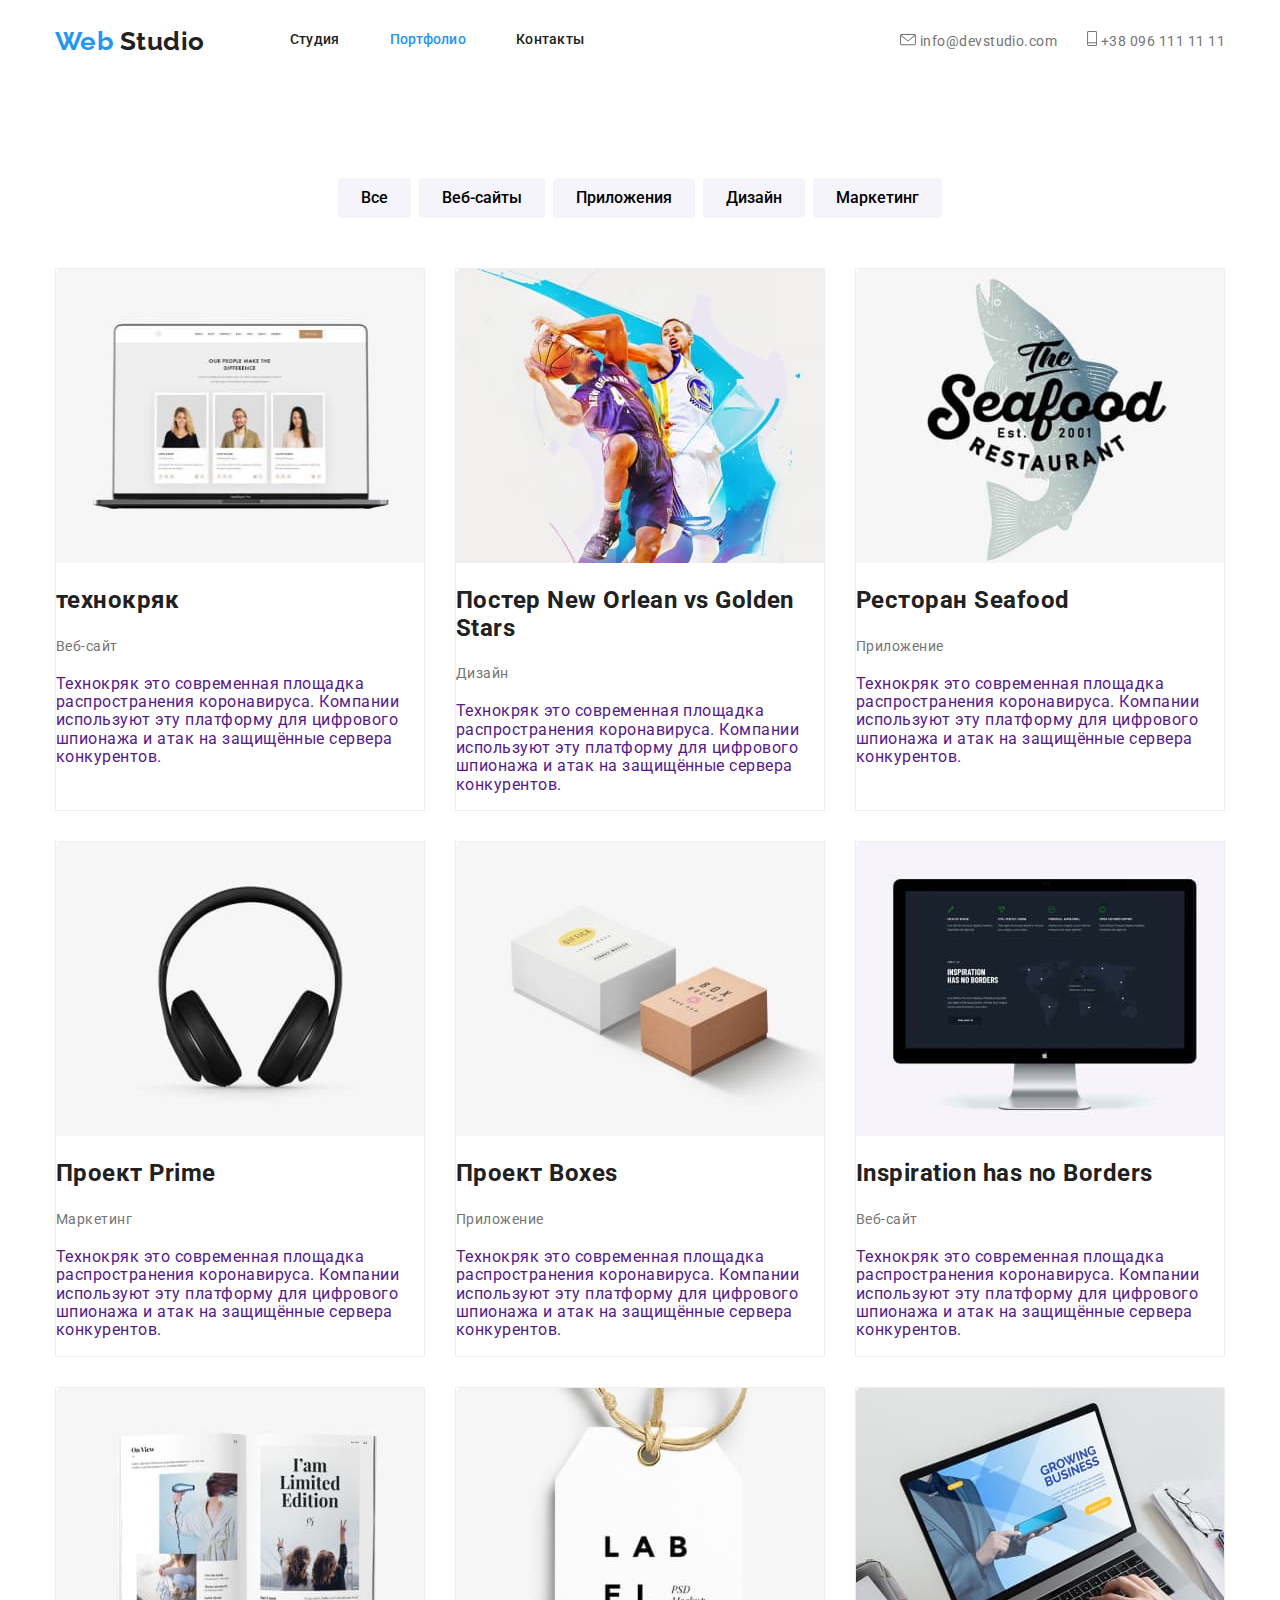
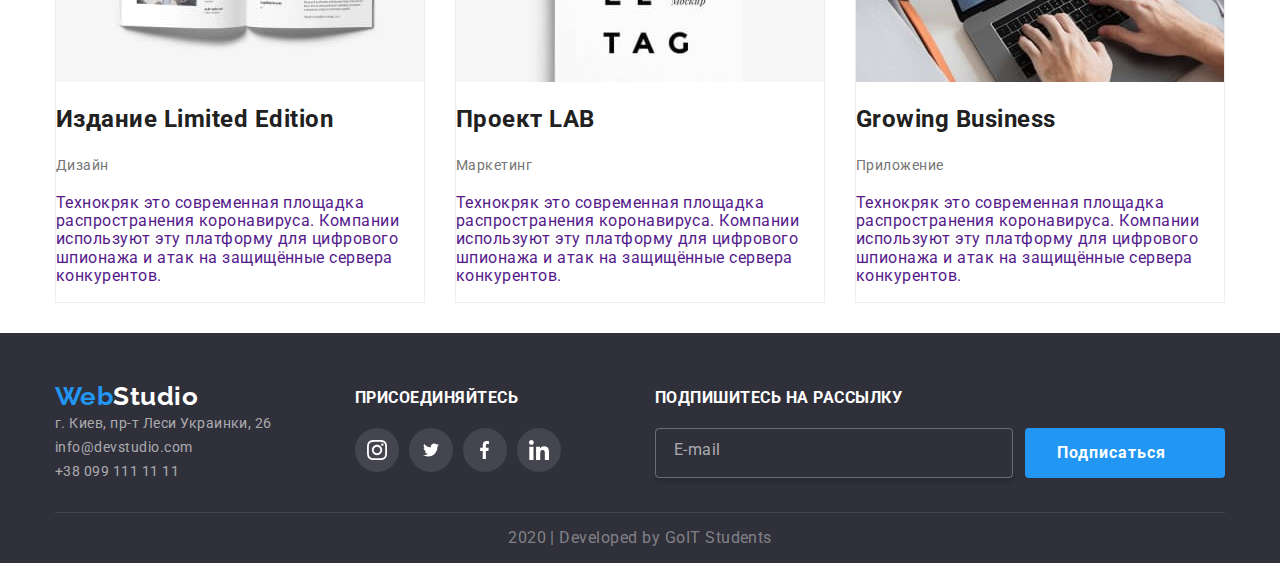
==== portfolio.html @ c57e7f0f "copy home work_4" ====
<!DOCTYPE html>
<html lang="ru">
  <head>
    <meta charset="UTF-8" />
    <meta name="viewport" content="width=device-width, initial-scale=1.0" />
    <title>Document</title>
    <link
      href="https://fonts.googleapis.com/css2?family=Raleway&family=Roboto:wght@400;500;700;900&display=swap"
      rel="stylesheet"
    />
    <link
      rel="stylesheet"
      href="https://cdnjs.cloudflare.com/ajax/libs/modern-normalize/0.6.0/modern-normalize.min.css"
    />
    <link rel="stylesheet" href="./css/main.css" />
  </head>
  <body>
    <header class="page-header">
      <nav class="container main-nav">
        <a href="index.html" class="logo"
          ><span class="web">Web</span> Studio</a
        >
        <ul class="site-nav list">
          <li class="item"><a href="./index.html" class="link">Студия</a></li>
          <li class="item">
            <a href="" class="link current">Портфолио</a>
          </li>
          <li class="item"><a href="" class="link">Контакты</a></li>
        </ul>
        <ul class="contacts-nav list">
          <li class="item">
            <a
              href="mailto:info@devstudio.com"
              class="contacts header-contacts"
            >
              <svg width="16" height="12" class="mail">
                <use href="./images/symbol-defs.svg#icon-envelope-hover"></use>
              </svg>
              info@devstudio.com</a
            >
          </li>
          <li class="item">
            <a href="tel:+380961111111" class="contacts header-contacts">
              <svg width="10" height="15" class="mail">
                <use href="./images/symbol-defs.svg#icon-Vector"></use>
              </svg>
              +38 096 111 11 11</a
            >
          </li>
        </ul>
      </nav>
    </header>

    <!--наши роботы-->
    <div class="container">
      <section class="section-filters">
        <h1 class="invisible">наши работы</h1>
        <ul class="filters list">
          <li class="list-item list">
            <button type="button" class="filter">Все</button>
          </li>
          <li class="list-item list">
            <button type="button" class="filter">Веб-сайты</button>
          </li>
          <li class="list-item list">
            <button type="button" class="filter">Приложения</button>
          </li>
          <li class="list-item list">
            <button type="button" class="filter">Дизайн</button>
          </li>
          <li class="list-item list">
            <button type="button" class="filter">Маркетинг</button>
          </li>
        </ul>
      </section>
    </div>

    <!--набор карточек-->
    <div class="container">
      <ul class="cards list">
        <li class="element list">
          <a href="" class="container-link">
            <img
              src="./images/технокряк.jpg"
              alt="экран"
              width="370"
              height="294"
            />
            <h2 class="name">технокряк</h2>
            <p class="paragraph">Веб-сайт</p>
            <p>
              Технокряк это современная площадка распространения коронавируса.
              Компании используют эту платформу для цифрового шпионажа и атак на
              защищённые сервера конкурентов.
            </p>
          </a>
        </li>
        <li class="element list">
          <a href="" class="container-link">
            <img
              src="./images/img1.jpg"
              alt="баскет"
              width="380"
              height="294"
            />
            <h2 class="name">Постер New Orlean vs Golden Stars</h2>
            <p class="paragraph">Дизайн</p>
            <p>
              Технокряк это современная площадка распространения коронавируса.
              Компании используют эту платформу для цифрового шпионажа и атак на
              защищённые сервера конкурентов.
            </p>
          </a>
        </li>
        <li class="element list">
          <a href="" class="container-link">
            <img src="./images/img2.jpg" alt="акула" width="380" height="294" />
            <h2 class="name">Ресторан Seafood</h2>
            <p class="paragraph">Приложение</p>
            <p>
              Технокряк это современная площадка распространения коронавируса.
              Компании используют эту платформу для цифрового шпионажа и атак на
              защищённые сервера конкурентов.
            </p>
          </a>
        </li>
        <li class="element list">
          <a href="" class="container-link">
            <img
              src="./images/img3.jpg"
              alt="наушники"
              width="380"
              height="294"
            />
            <h2 class="name">Проект Prime</h2>
            <p class="paragraph">Маркетинг</p>
            <p>
              Технокряк это современная площадка распространения коронавируса.
              Компании используют эту платформу для цифрового шпионажа и атак на
              защищённые сервера конкурентов.
            </p>
          </a>
        </li>
        <li class="element list">
          <a href="" class="container-link">
            <img src="./images/img4.jpg" alt="боксы" width="380" height="294" />
            <h2 class="name">Проект Boxes</h2>
            <p class="paragraph">Приложение</p>
            <p>
              Технокряк это современная площадка распространения коронавируса.
              Компании используют эту платформу для цифрового шпионажа и атак на
              защищённые сервера конкурентов.
            </p>
          </a>
        </li>
        <li class="element list">
          <a href="" class="container-link">
            <img
              src="./images/img5.jpg"
              alt="монитор"
              width="380"
              height="294"
            />
            <h2 class="name">Inspiration has no Borders</h2>
            <p class="paragraph">Веб-сайт</p>
            <p>
              Технокряк это современная площадка распространения коронавируса.
              Компании используют эту платформу для цифрового шпионажа и атак на
              защищённые сервера конкурентов.
            </p>
          </a>
        </li>
        <li class="element list">
          <a href="" class="container-link">
            <img src="./images/img6.jpg" alt="книга" width="380" height="294" />
            <h2 class="name">Издание Limited Edition</h2>
            <p class="paragraph">Дизайн</p>
            <p>
              Технокряк это современная площадка распространения коронавируса.
              Компании используют эту платформу для цифрового шпионажа и атак на
              защищённые сервера конкурентов.
            </p>
          </a>
        </li>
        <li class="element list">
          <a href="" class="container-link">
            <img
              src="./images/img7.jpg"
              alt="брелок"
              width="380"
              height="294"
            />
            <h2 class="name">Проект LAB</h2>
            <p class="paragraph">Маркетинг</p>
            <p>
              Технокряк это современная площадка распространения коронавируса.
              Компании используют эту платформу для цифрового шпионажа и атак на
              защищённые сервера конкурентов.
            </p>
          </a>
        </li>
        <li class="element list">
          <a href="" class="container-link">
            <img src="./images/img8.jpg" alt="ноут" width="380" height="294" />
            <h2 class="name">Growing Business</h2>
            <p class="paragraph">Приложение</p>
            <p>
              Технокряк это современная площадка распространения коронавируса.
              Компании используют эту платформу для цифрового шпионажа и атак на
              защищённые сервера конкурентов.
            </p>
          </a>
        </li>
      </ul>
    </div>

    <!--footer-->
    <footer class="page-footer">
      <div class="container">
        <div class="footer-border">
          <div class="footer-info">
            <a href="./index.html " class="logo"
              ><span class="web">Web</span><span class="studio">Studio</span></a
            >
            <address class="address list">
              г. Киев, пр-т Леси Украинки, 26 <br />
              <a href="mailto:info@devstudio.com" class="contacts"
                >info@devstudio.com</a
              ><br />
              <a href="tel:+380991111111" class="contacts">+38 099 111 11 11</a>
            </address>
          </div>
          <div class="footer-network">
            <b class="action">ПРИСОЕДИНЯЙТЕСЬ</b>
            <ul class="network list">
              <li class="list">
                <a href="" class="social">
                  <svg class="social-svg" width="20" height="20">
                    <use
                      href="./images/symbol-defs.svg#icon-instagram-2"
                      class="white"
                    ></use>
                  </svg>
                </a>
              </li>
              <li class="list">
                <a href="" class="social">
                  <svg class="social-svg" width="20" height="16">
                    <use
                      href="./images/symbol-defs.svg#icon-twitter-1 "
                      class="white"
                    ></use>
                  </svg>
                </a>
              </li>
              <li class="list">
                <a href="" class="social">
                  <svg class="social-svg" width="10" height="20">
                    <use
                      href="./images/symbol-defs.svg#icon-Vector-4"
                      class="white"
                    ></use>
                  </svg>
                </a>
              </li>
              <li class="list">
                <a href="" class="social">
                  <svg class="social-svg" width="20" height="20">
                    <use
                      href="./images/symbol-defs.svg#icon-linkedin-1"
                      class="white"
                    ></use>
                  </svg>
                </a>
              </li>
            </ul>
          </div>
          <div class="footer-subscribe">
            <b class="action">ПОДПИШИТЕСЬ НА РАССЫЛКУ</b>
            <div class="subscribe">
              <div class="subscribe-email">E-mail</div>
              <button class="button">Подписаться</button>
            </div>
          </div>
        </div>
      </div>
      <div class="sign">
        <p>2020 | Developed by GoIT Students</p>
      </div>
    </footer>
  </body>
</html>
---- css/main.css ----
/* цвет основного текста #212121 */

/* вторичный цвет текста #757575 */

/* акцент #2196F3 */

/* белый #FFFFFF */

/* вторичный цвет фона */

:root {
  --primary-text-color: #212121;
  --title-text-color: #757575;
  --accent-color: #2196f3;
}

body {
  background-color: #fff;
  color: var(--primary-text-color);

  font-family: Roboto, sans-serif;
  letter-spacing: 0.03em;
}

/* утиліти */

.list {
  padding: 0;
  margin: 0;
  list-style: none;
}

.container {
  margin-left: auto;
  margin-right: auto;
  width: 1200px;

  padding-left: 15px;
  padding-right: 15px;
}

/* невидимый */
.invisible {
  position: absolute;
  width: 1px;
  height: 1px;
  margin: -1px;
  border: 0px;
  padding: 0px;
  clip: rect(0 0 0 0);
  overflow: hidden;
}

/* ШАПКА */

/* page-header */

.page-header {
  background-color: #fff;
}

/*logo*/

.logo {
  color: var(--primary-text-color);
  font-family: Raleway, sans-serif;

  font-weight: 700;
  font-size: 26px;
  line-height: 1.2;
  text-decoration: none;
}

.web {
  color: var(--accent-color);
}

.logo:hover,
.logo:focus {
  color: var(--accent-color);
}

.mail {
  fill: currentColor;
}

/* main nav */

.main-nav {
  display: flex;
  align-items: center;
  justify-content: flex-start;
}

/* Site-nav */

.site-nav {
  display: flex;
  margin-left: 85px;
}

.site-nav .item + .item {
  margin-left: 50px;
}

/* .site-nav .item:not(:last-child) {
  margin-right: 50px;
} */

.site-nav .link {
  display: block;
  padding-top: 32px;
  padding-bottom: 32px;

  color: var(--primary-text-color);

  text-decoration: none;
  font-weight: 500;
  font-size: 14px;
  line-height: 1.14;
  letter-spacing: 0.02em;
  border-bottom: 4px solid transparent;
}

.site-nav .link:hover,
.site-nav .link:focus {
  color: var(--accent-color);
}

.site-nav .current {
  color: var(--accent-color);
}

/* Contacts */

.contacts-nav {
  display: flex;
  margin-left: auto;
}

.contacts-nav .item + .item {
  margin-left: 30px;
}

.contacts-nav .item {
  color: var(--title-text-color);
}

.contacts-nav .item:hover,
.contacts-nav .item:focus {
  color: var(--accent-color);
}

.contacts {
  text-decoration: none;
  color: rgba(255, 255, 255, 0.6);
  font-style: normal;
  font-size: 14px;
  line-height: 1.71;
}

.contacts:hover,
.contacts:focus {
  color: var(--accent-color);
}

.header-contacts {
  color: currentColor;
  text-decoration: none;
}

/* Hero */

.hero {
  max-width: 1600px;
  min-height: 600px;
  margin-left: auto;
  margin-right: auto;
  background-image: linear-gradient(
      to right,
      rgba(47, 48, 58, 0.8),
      rgba(47, 48, 58, 0.8)
    ),
    url("../images/hero.jpg");
  background-repeat: no-repeat;
  background-position: center;
  background-size: cover;
  text-align: center;
  display: flex;
  flex-direction: column;
  align-items: center;
  justify-content: center;
}

.hero-title {
  margin-top: 0;
  margin-bottom: 46px;

  color: #fff;
  font-weight: 900;
  font-size: 44px;
  line-height: 1.36;
  text-align: center;
  letter-spacing: 0.06em;
  text-transform: uppercase;
}

/* button */

.button {
  display: flex;
  align-items: center;
  text-align: center;
  margin-left: auto;
  margin-right: auto;
  border-radius: 4px;
  padding: 10px 32px;
  min-width: 200px;
  height: 50px;
  border: transparent;

  text-decoration: none;

  color: #fff;
  background-color: var(--accent-color);

  font-weight: 700;
  font-size: 16px;
  line-height: 1.87;

  letter-spacing: 0.06em;

  cursor: pointer;
}

.button:hover,
.button:focus {
  color: var(--accent-color);
  background-color: #fff;
}

/* Section */

.section {
  text-align: center;
  margin-left: auto;
  margin-right: auto;
  padding-bottom: 94px;
  padding-top: 94px;
}

.section-title {
  margin-top: 0;
  margin-bottom: 50px;
  color: var(--primary-text-color);

  font-weight: 700;
  font-size: 36px;
  line-height: 1.16;
  text-align: center;
}

.title {
  margin-top: 0;
  margin-bottom: 0;
}

/* Features */
.section-features {
  padding-bottom: 0;
}

.feature-list {
  display: flex;
}

.feature-list .item + .item {
  margin-left: 30px;
}

.feature-list .item {
  width: 270px;
}

.feature-list .title {
  margin-top: 0;
  margin-bottom: 10px;
  width: 270px;

  color: var(--primary-text-color);

  font-weight: 700;
  font-size: 14px;
  line-height: 1.14;
  text-transform: uppercase;
}

.featureses {
  width: 270px;
  height: 120px;
  background-color: #f5f4fa;
  margin-bottom: 30px;
  display: flex;
  align-items: center;
  border-radius: 4px;
}

.featureses-svg {
  margin: auto;
}

/* Examples */

.applications-list {
  display: flex;
}

.applications-list .item + .item {
  margin-left: 30px;
}

.applications-list .title {
  color: #fff;
  background-color: rgba(47, 48, 58, 0.8);

  font-weight: 700;
  font-size: 14px;
  line-height: 1.14;
  text-align: center;
  letter-spacing: 0.03em;
}

/* Team */

.section-team {
  background-color: #f5f4fa;
}

.team-list {
  display: flex;
  text-align: center;
}

.team-list > li {
  background-color: #fff;
  box-shadow: 0px 2px 1px rgba(0, 0, 0, 0.2), 0px 1px 1px rgba(0, 0, 0, 0.14),
    0px 1px 3px rgba(0, 0, 0, 0.12);
  border-radius: 4px;
  padding-bottom: 24px;
  width: calc((100% - 3 * 30px) / 4);
}

.team-list .item + .item {
  margin-left: 30px;
}

.team-list .title {
  color: var(--primary-text-color);

  font-weight: 500;
  font-size: 16px;
  line-height: 1.18;
  text-align: center;
}

.list .network {
  display: flex;
  flex-direction: row;
  flex-wrap: wrap;
  justify-content: space-evenly;
}

.social {
  width: 44px;
  height: 44px;
  border-radius: 50%;
  display: flex;
  align-items: center;
  justify-content: center;
  color: #afb1b8;
}

.social:hover,
.social:focus {
  color: #fff;
  background-color: var(--accent-color);
}

.social-svg {
  fill: currentColor;
}

/* clients */

.clients-list {
  display: flex;
  text-align: center;
  justify-content: center;
}

.clients-list .item {
  display: flex;
  justify-content: center;
  min-width: 170px;
  height: 90px;
  border: 1px solid #afb1b8;
  border-radius: 4px;
  width: 170px;
}

.clients-list .item:hover,
.clients-list .item:focus {
  border: 1px solid var(--accent-color);
}

.clients-list .item + .item {
  margin-left: 30px;
}

.paragraph {
  margin-top: 0;
  margin-bottom: 0;
  color: var(--title-text-color);

  font-size: 14px;
  line-height: 1.71;
}

.link-clients {
  width: 100%;
  height: 100%;
  display: flex;
  align-items: center;
  justify-content: center;
  color: #afb1b8;
}

.link-clients:hover,
.link-clients:focus {
  color: var(--accent-color);
}

.clients-svg {
  fill: currentColor;
}

/* footer */

.page-footer {
  background-color: #2f303a;
}

.footer-border {
  display: flex;
  padding-bottom: 28px;
  border-bottom: 1px solid rgba(255, 255, 255, 0.1);
}

.footer-info {
  margin-top: 48px;
  width: 231px;
}

.footer-info .logo {
  margin-bottom: 10px;
}

.footer-network {
  display: flex;
  flex-direction: column;
  margin-top: 56px;
  margin-left: 69px;
}

.network {
  display: flex;
  margin-top: 21px;
}

.network .list + .list {
  margin-left: 10px;
}

.network .social {
  background-color: rgba(255, 255, 255, 0.1);
}

.network .social:hover,
.network .social:focus {
  background-color: var(--accent-color);
}

.footer-subscribe {
  margin-top: 56px;
  margin-left: 94px;
}

.subscribe {
  display: flex;
  margin-top: 21px;
}

.subscribe-email {
  width: 358px;
  height: 50px;
  border: 1px solid rgba(255, 255, 255, 0.3);
  box-sizing: border-box;
  box-shadow: 0px 4px 4px rgba(0, 0, 0, 0.15);
  border-radius: 4px;
  padding: 12px 18px;
  margin-right: 12px;
  color: rgba(255, 255, 255, 0.6);
}

.white {
  color: #fff;
}

.studio {
  color: #fff;
}

.action {
  color: #fff;
}

/* address */

.address {
  color: rgba(255, 255, 255, 0.6);
  font-style: normal;
  font-size: 14px;
  line-height: 1.71;
}

.sign {
  display: flex;
  justify-content: center;

  color: rgba(255, 255, 255, 0.4);
}

/* классы для портфолио */

/* filter */

.section-filters {
  margin-top: 94px;
  margin-bottom: 50px;
}

.filters {
  display: flex;
  align-items: center;
  justify-content: center;
}

.list-item + .list-item {
  margin-left: 8px;
}

.filter {
  border-radius: 4px;
  padding: 6px 22px;
  border: 1px solid transparent;

  font-weight: 500;
  font-size: 16px;
  line-height: 1.62;
  text-align: center;
  background-color: #f5f4fa;
}

.filter:hover,
.filter:focus {
  color: #fff;
  background-color: var(--accent-color);
}

/* cards */

.cards {
  display: flex;
  flex-wrap: wrap;
}

.element {
  width: 370px;
  margin-right: 30px;
  margin-bottom: 30px;
  border: 1px solid #eeeeee;
  overflow: hidden;
}

.element:nth-child(3n) {
  margin-right: 0;
}

.container-link {
  text-decoration: none;
}

/* name */

.name {
  color: var(--primary-text-color);
}
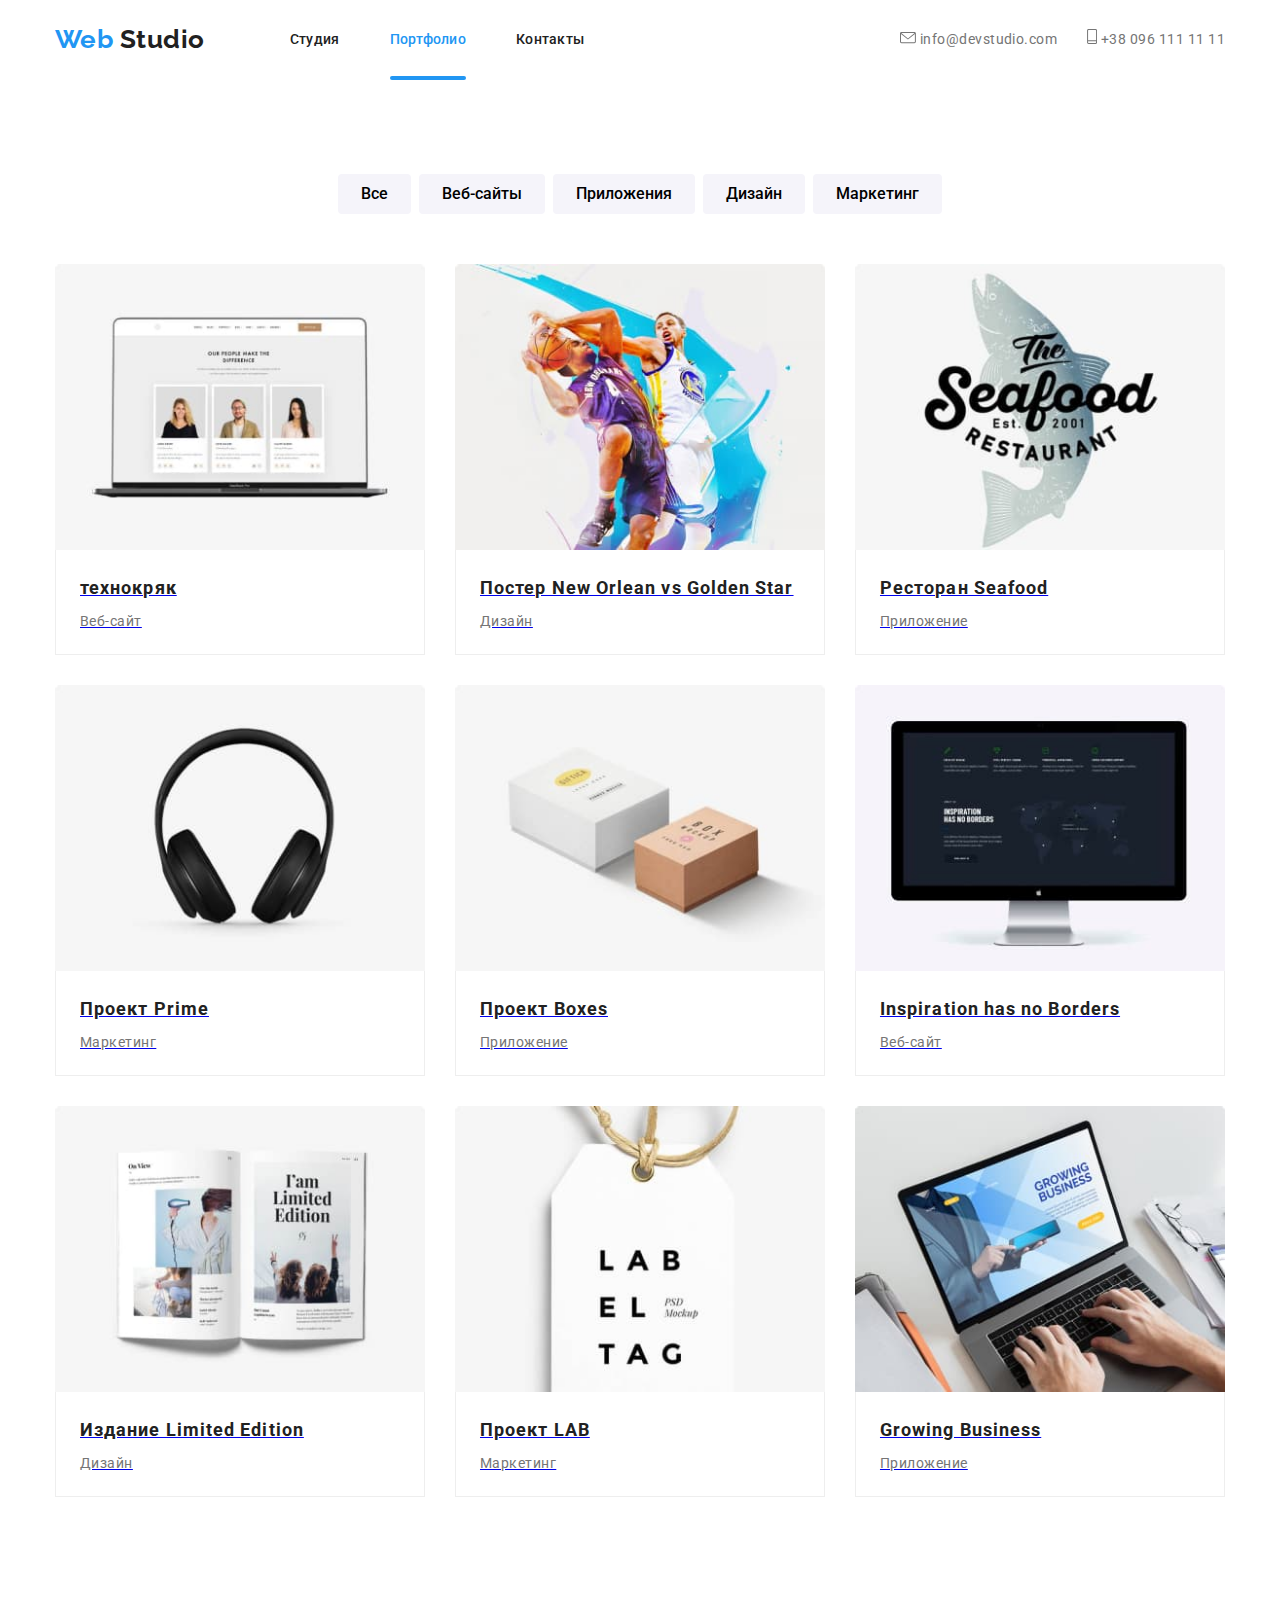
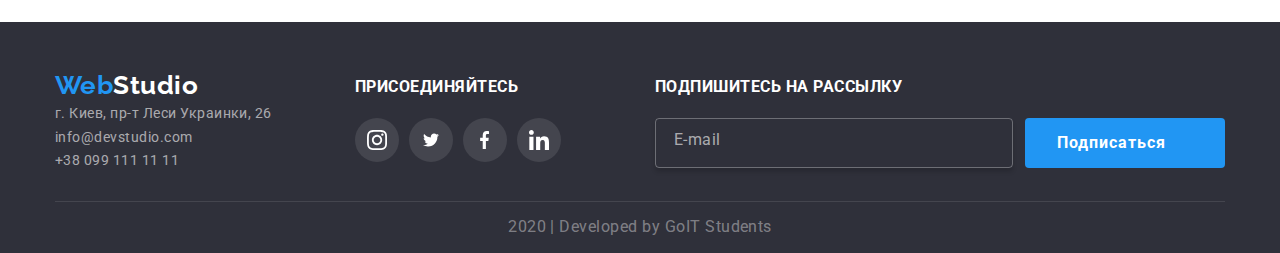
==== commit d50d28e9: "home work_5" ====
--- a/portfolio.html
+++ b/portfolio.html
@@ -79,136 +79,212 @@
     <div class="container">
       <ul class="cards list">
         <li class="element list">
-          <a href="" class="container-link">
-            <img
-              src="./images/технокряк.jpg"
-              alt="экран"
-              width="370"
-              height="294"
-            />
-            <h2 class="name">технокряк</h2>
-            <p class="paragraph">Веб-сайт</p>
-            <p>
-              Технокряк это современная площадка распространения коронавируса.
-              Компании используют эту платформу для цифрового шпионажа и атак на
-              защищённые сервера конкурентов.
-            </p>
-          </a>
-        </li>
-        <li class="element list">
-          <a href="" class="container-link">
-            <img
-              src="./images/img1.jpg"
-              alt="баскет"
-              width="380"
-              height="294"
-            />
-            <h2 class="name">Постер New Orlean vs Golden Stars</h2>
-            <p class="paragraph">Дизайн</p>
-            <p>
-              Технокряк это современная площадка распространения коронавируса.
-              Компании используют эту платформу для цифрового шпионажа и атак на
-              защищённые сервера конкурентов.
-            </p>
-          </a>
-        </li>
-        <li class="element list">
-          <a href="" class="container-link">
-            <img src="./images/img2.jpg" alt="акула" width="380" height="294" />
-            <h2 class="name">Ресторан Seafood</h2>
-            <p class="paragraph">Приложение</p>
-            <p>
-              Технокряк это современная площадка распространения коронавируса.
-              Компании используют эту платформу для цифрового шпионажа и атак на
-              защищённые сервера конкурентов.
-            </p>
-          </a>
-        </li>
-        <li class="element list">
-          <a href="" class="container-link">
-            <img
-              src="./images/img3.jpg"
-              alt="наушники"
-              width="380"
-              height="294"
-            />
-            <h2 class="name">Проект Prime</h2>
-            <p class="paragraph">Маркетинг</p>
-            <p>
-              Технокряк это современная площадка распространения коронавируса.
-              Компании используют эту платформу для цифрового шпионажа и атак на
-              защищённые сервера конкурентов.
-            </p>
-          </a>
-        </li>
-        <li class="element list">
-          <a href="" class="container-link">
-            <img src="./images/img4.jpg" alt="боксы" width="380" height="294" />
-            <h2 class="name">Проект Boxes</h2>
-            <p class="paragraph">Приложение</p>
-            <p>
-              Технокряк это современная площадка распространения коронавируса.
-              Компании используют эту платформу для цифрового шпионажа и атак на
-              защищённые сервера конкурентов.
-            </p>
-          </a>
-        </li>
-        <li class="element list">
-          <a href="" class="container-link">
-            <img
-              src="./images/img5.jpg"
-              alt="монитор"
-              width="380"
-              height="294"
-            />
-            <h2 class="name">Inspiration has no Borders</h2>
-            <p class="paragraph">Веб-сайт</p>
-            <p>
-              Технокряк это современная площадка распространения коронавируса.
-              Компании используют эту платформу для цифрового шпионажа и атак на
-              защищённые сервера конкурентов.
-            </p>
-          </a>
-        </li>
-        <li class="element list">
-          <a href="" class="container-link">
-            <img src="./images/img6.jpg" alt="книга" width="380" height="294" />
-            <h2 class="name">Издание Limited Edition</h2>
-            <p class="paragraph">Дизайн</p>
-            <p>
-              Технокряк это современная площадка распространения коронавируса.
-              Компании используют эту платформу для цифрового шпионажа и атак на
-              защищённые сервера конкурентов.
-            </p>
-          </a>
-        </li>
-        <li class="element list">
-          <a href="" class="container-link">
-            <img
-              src="./images/img7.jpg"
-              alt="брелок"
-              width="380"
-              height="294"
-            />
-            <h2 class="name">Проект LAB</h2>
-            <p class="paragraph">Маркетинг</p>
-            <p>
-              Технокряк это современная площадка распространения коронавируса.
-              Компании используют эту платформу для цифрового шпионажа и атак на
-              защищённые сервера конкурентов.
-            </p>
-          </a>
-        </li>
-        <li class="element list">
-          <a href="" class="container-link">
-            <img src="./images/img8.jpg" alt="ноут" width="380" height="294" />
-            <h2 class="name">Growing Business</h2>
-            <p class="paragraph">Приложение</p>
-            <p>
-              Технокряк это современная площадка распространения коронавируса.
-              Компании используют эту платформу для цифрового шпионажа и атак на
-              защищённые сервера конкурентов.
-            </p>
+          <a href="./portfolio.html" class="container-link">
+            <div class="thumb">
+              <img
+                src="./images/технокряк.jpg"
+                alt="экран"
+                width="370"
+                class="image"
+              />
+              <div class="element-overlay">
+                <p class="overlay-paragraph">
+                  Технокряк это современная площадка распространения
+                  коронавируса. Компании используют эту платформу для цифрового
+                  шпионажа и атак на защищённые сервера конкурентов.
+                </p>
+              </div>
+            </div>
+            <div class="element-bottom">
+              <h2 class="name">технокряк</h2>
+              <p class="paragraph">Веб-сайт</p>
+            </div>
+          </a>
+        </li>
+        <li class="element list">
+          <a href="./portfolio.html" class="container-link">
+            <div class="thumb">
+              <img
+                src="./images/img1.jpg"
+                alt="баскет"
+                width="370"
+                class="image"
+              />
+              <div class="element-overlay">
+                <p class="overlay-paragraph">
+                  Технокряк это современная площадка распространения
+                  коронавируса. Компании используют эту платформу для цифрового
+                  шпионажа и атак на защищённые сервера конкурентов.
+                </p>
+              </div>
+            </div>
+            <div class="element-bottom">
+              <h2 class="name">Постер New Orlean vs Golden Star</h2>
+              <p class="paragraph">Дизайн</p>
+            </div>
+          </a>
+        </li>
+        <li class="element list">
+          <a href="./portfolio.html" class="container-link">
+            <div class="thumb">
+              <img
+                src="./images/img2.jpg"
+                alt="акула"
+                width="370"
+                class="image"
+              />
+              <div class="element-overlay">
+                <p class="overlay-paragraph">
+                  Технокряк это современная площадка распространения
+                  коронавируса. Компании используют эту платформу для цифрового
+                  шпионажа и атак на защищённые сервера конкурентов.
+                </p>
+              </div>
+            </div>
+            <div class="element-bottom">
+              <h2 class="name">Ресторан Seafood</h2>
+              <p class="paragraph">Приложение</p>
+            </div>
+          </a>
+        </li>
+        <li class="element list">
+          <a href="./portfolio.html" class="container-link">
+            <div class="thumb">
+              <img
+                src="./images/img3.jpg"
+                alt="наушники"
+                width="370"
+                class="image"
+              />
+              <div class="element-overlay">
+                <p class="overlay-paragraph">
+                  Технокряк это современная площадка распространения
+                  коронавируса. Компании используют эту платформу для цифрового
+                  шпионажа и атак на защищённые сервера конкурентов.
+                </p>
+              </div>
+            </div>
+            <div class="element-bottom">
+              <h2 class="name">Проект Prime</h2>
+              <p class="paragraph">Маркетинг</p>
+            </div>
+          </a>
+        </li>
+        <li class="element list">
+          <a href="./portfolio.html" class="container-link">
+            <div class="thumb">
+              <img
+                src="./images/img4.jpg"
+                alt="боксы"
+                width="370"
+                class="image"
+              />
+              <div class="element-overlay">
+                <p class="overlay-paragraph">
+                  Технокряк это современная площадка распространения
+                  коронавируса. Компании используют эту платформу для цифрового
+                  шпионажа и атак на защищённые сервера конкурентов.
+                </p>
+              </div>
+            </div>
+            <div class="element-bottom">
+              <h2 class="name">Проект Boxes</h2>
+              <p class="paragraph">Приложение</p>
+            </div>
+          </a>
+        </li>
+        <li class="element list">
+          <a href="./portfolio.html" class="container-link">
+            <div class="thumb">
+              <img
+                src="./images/img5.jpg"
+                alt="монитор"
+                width="370"
+                class="image"
+              />
+              <div class="element-overlay">
+                <p class="overlay-paragraph">
+                  Технокряк это современная площадка распространения
+                  коронавируса. Компании используют эту платформу для цифрового
+                  шпионажа и атак на защищённые сервера конкурентов.
+                </p>
+              </div>
+            </div>
+
+            <div class="element-bottom">
+              <h2 class="name">Inspiration has no Borders</h2>
+              <p class="paragraph">Веб-сайт</p>
+            </div>
+          </a>
+        </li>
+        <li class="element list">
+          <a href="./portfolio.html" class="container-link">
+            <div class="thumb">
+              <img
+                src="./images/img6.jpg"
+                alt="книга"
+                width="370"
+                class="image"
+              />
+              <div class="element-overlay">
+                <p class="overlay-paragraph">
+                  Технокряк это современная площадка распространения
+                  коронавируса. Компании используют эту платформу для цифрового
+                  шпионажа и атак на защищённые сервера конкурентов.
+                </p>
+              </div>
+            </div>
+
+            <div class="element-bottom">
+              <h2 class="name">Издание Limited Edition</h2>
+              <p class="paragraph">Дизайн</p>
+            </div>
+          </a>
+        </li>
+        <li class="element list">
+          <a href="./portfolio.html" class="container-link">
+            <div class="thumb">
+              <img
+                src="./images/img7.jpg"
+                alt="брелок"
+                width="370"
+                class="image"
+              />
+              <div class="element-overlay">
+                <p class="overlay-paragraph">
+                  Технокряк это современная площадка распространения
+                  коронавируса. Компании используют эту платформу для цифрового
+                  шпионажа и атак на защищённые сервера конкурентов.
+                </p>
+              </div>
+            </div>
+            <div class="element-bottom">
+              <h2 class="name">Проект LAB</h2>
+              <p class="paragraph">Маркетинг</p>
+            </div>
+          </a>
+        </li>
+        <li class="element list">
+          <a href="./portfolio.html" class="container-link">
+            <div class="thumb">
+              <img
+                src="./images/img8.jpg"
+                alt="ноут"
+                width="370"
+                class="image"
+              />
+              <div class="element-overlay">
+                <p class="overlay-paragraph">
+                  Технокряк это современная площадка распространения
+                  коронавируса. Компании используют эту платформу для цифрового
+                  шпионажа и атак на защищённые сервера конкурентов.
+                </p>
+              </div>
+            </div>
+            <div class="element-bottom">
+              <h2 class="name">Growing Business</h2>
+              <p class="paragraph">Приложение</p>
+            </div>
           </a>
         </li>
       </ul>
--- a/css/main.css
+++ b/css/main.css
@@ -108,6 +108,7 @@
 } */
 
 .site-nav .link {
+  position: relative;
   display: block;
   padding-top: 32px;
   padding-bottom: 32px;
@@ -119,7 +120,18 @@
   font-size: 14px;
   line-height: 1.14;
   letter-spacing: 0.02em;
-  border-bottom: 4px solid transparent;
+}
+
+.item .current::after {
+  content: "";
+  position: absolute;
+  left: 0;
+  bottom: 0;
+  display: block;
+  width: 100%;
+  height: 4px;
+  border-radius: 2px;
+  background-color: var(--accent-color);
 }
 
 .site-nav .link:hover,
@@ -320,14 +332,26 @@
 }
 
 .applications-list .title {
-  color: #fff;
-  background-color: rgba(47, 48, 58, 0.8);
-
   font-weight: 700;
   font-size: 14px;
   line-height: 1.14;
   text-align: center;
   letter-spacing: 0.03em;
+}
+
+.item-leptop {
+  position: relative;
+}
+
+.title-thumb {
+  color: #fff;
+  background: rgba(47, 48, 58, 0.8);
+  padding-bottom: 0px;
+  position: absolute;
+  bottom: 0px;
+  width: 370px;
+  height: 70px;
+  padding: 27px;
 }
 
 /* Team */
@@ -582,14 +606,15 @@
 .cards {
   display: flex;
   flex-wrap: wrap;
+  padding-bottom: 95px;
 }
 
 .element {
-  width: 370px;
+  width: calc((100% - 60px) / 3);
   margin-right: 30px;
   margin-bottom: 30px;
-  border: 1px solid #eeeeee;
   overflow: hidden;
+  transition: box-shadow 250ms cubic-bezier(0.4, 0, 0.2, 1);
 }
 
 .element:nth-child(3n) {
@@ -597,11 +622,64 @@
 }
 
 .container-link {
-  text-decoration: none;
-}
-
-/* name */
+  display: block;
+}
+
+.image {
+  display: block;
+  max-width: 100%;
+  height: auto;
+}
+
+.thumb {
+  position: relative;
+  overflow: hidden;
+}
+
+.element-overlay {
+  display: flex;
+  position: absolute;
+  left: 0;
+  top: 0;
+  padding-left: 24px;
+  padding-right: 24px;
+  align-items: center;
+  text-align: left;
+  width: 100%;
+  height: 100%;
+  transform: translateY(100%);
+  background-color: rgba(33, 150, 243, 0.9);
+}
+
+.container-link:hover .element-overlay,
+.container-link:focus .element-overlay {
+  transform: translateY(0);
+}
+
+.overlay-paragraph {
+  font-size: 18px;
+  line-height: 1.56;
+  color: #fff;
+  margin: 0;
+}
+
+.element-bottom {
+  padding-left: 24px;
+  padding-top: 20px;
+  padding-bottom: 20px;
+  padding-right: 24px;
+  background-color: #fff;
+  border-left: 1px solid #eeeeee;
+  border-right: 1px solid #eeeeee;
+  border-bottom: 1px solid #eeeeee;
+}
 
 .name {
+  font-weight: 700;
+  font-size: 18px;
+  line-height: 2;
+  letter-spacing: 0.06em;
+  margin-top: 0;
+  margin-bottom: 4px;
   color: var(--primary-text-color);
 }
